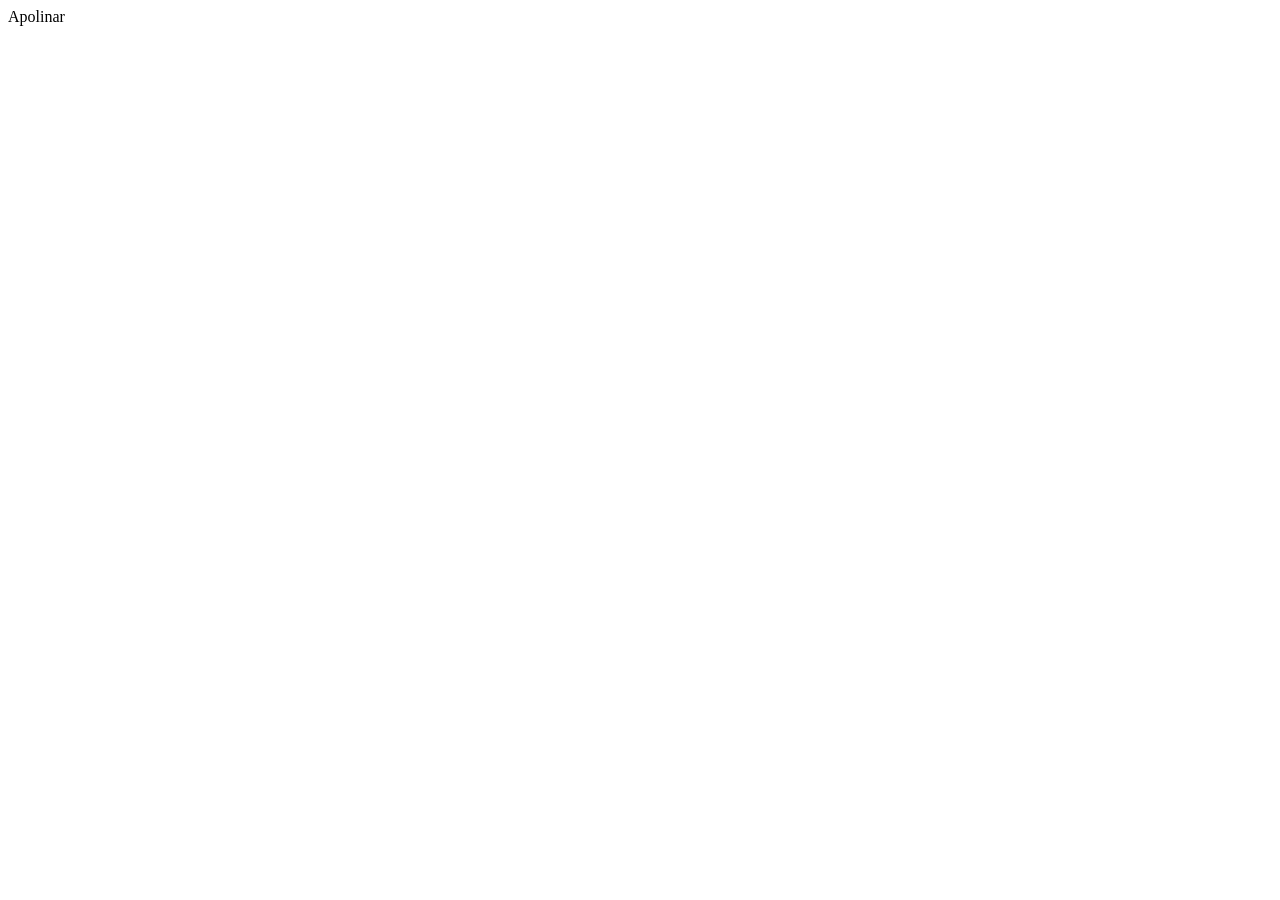
==== index.html @ 9b63881e "started" ====
<!DOCTYPE html>
<html lang="en">
<head>
    <meta charset="UTF-8">
    <meta name="viewport" content="width=device-width, initial-scale=1.0">
    <title>Document</title>
</head>
<body>
    <header> Apolinar </header>

    
    
</body>
</html>
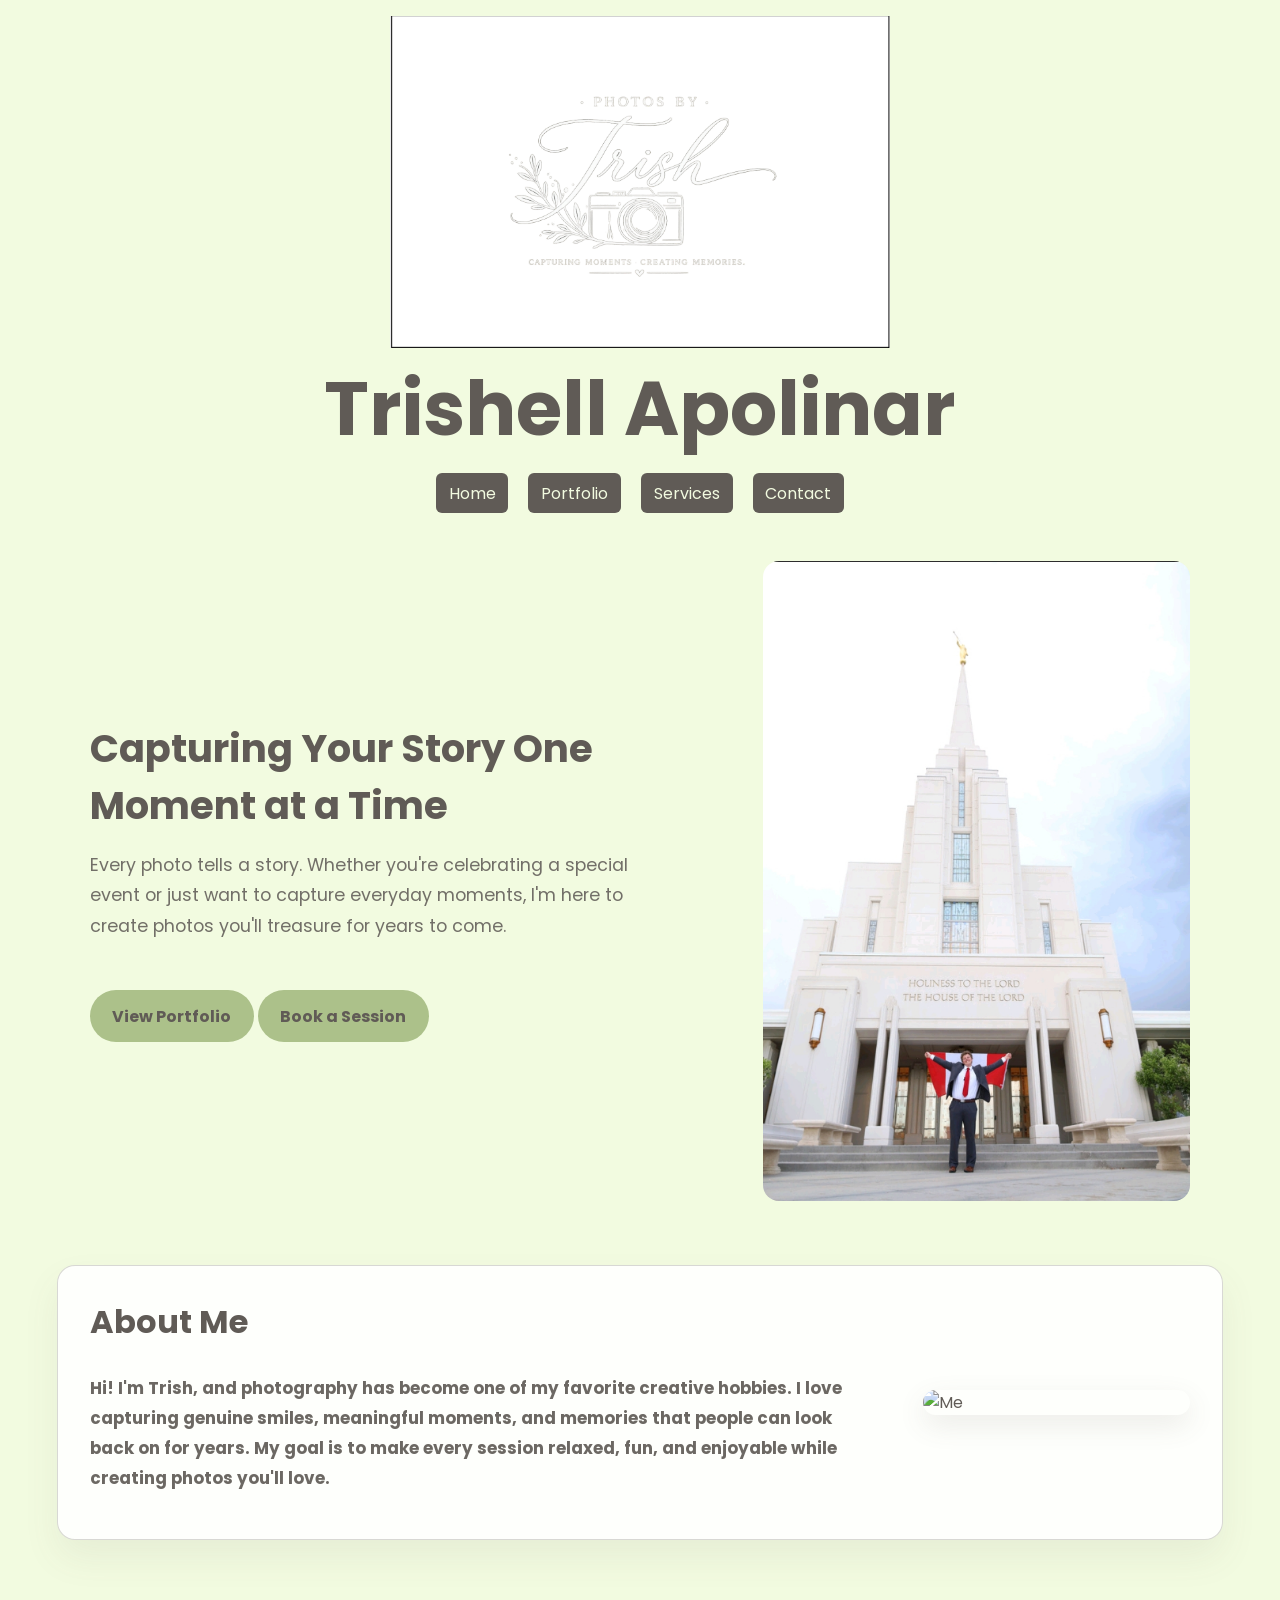
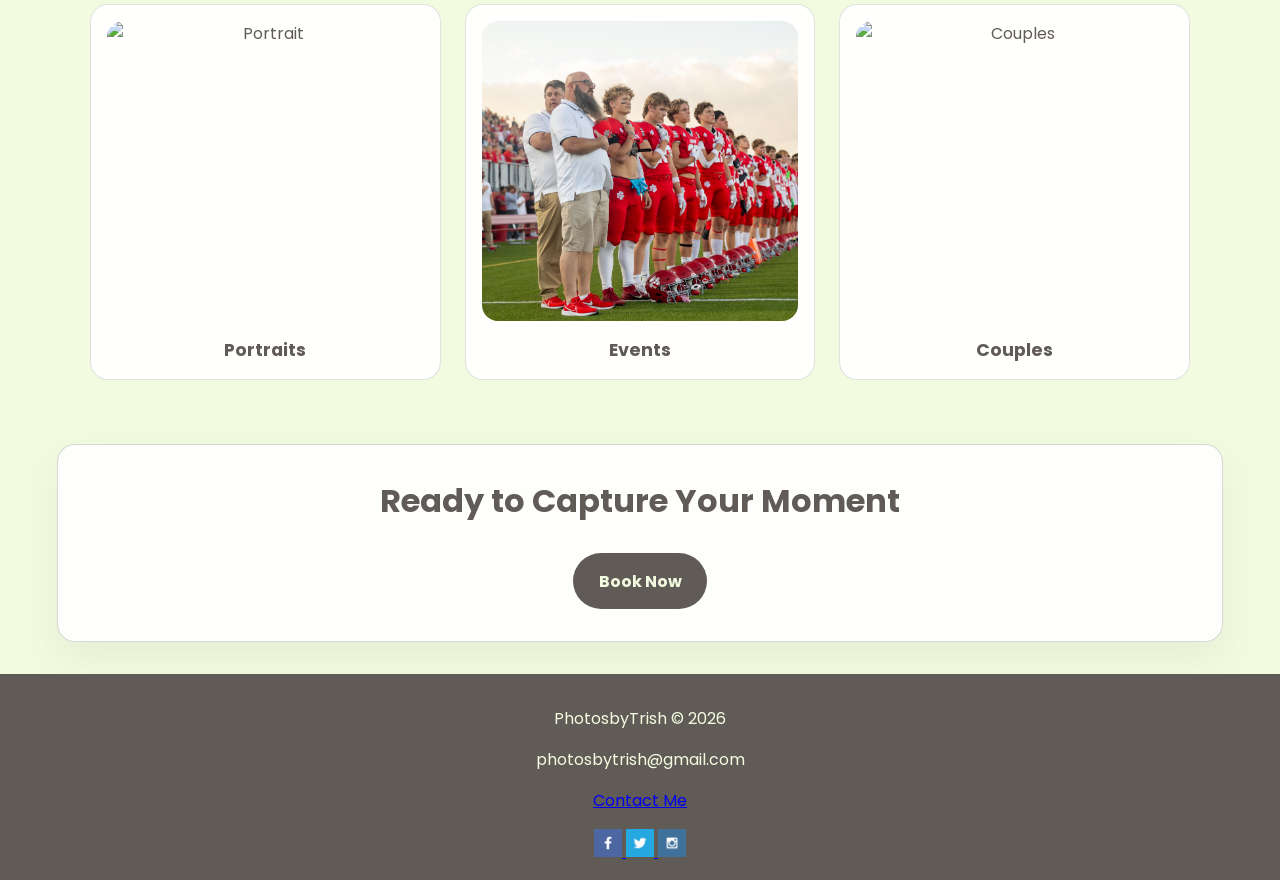
==== commit a6fbb499: "1st draft" ====
--- a/index.html
+++ b/index.html
@@ -3,12 +3,76 @@
 <head>
     <meta charset="UTF-8">
     <meta name="viewport" content="width=device-width, initial-scale=1.0">
-    <title>Document</title>
+    <title>Photos by Trish</title>
+    <link rel="stylesheet" href="styles/style.css">
 </head>
 <body>
-    <header> Apolinar </header>
+    <header>
+        <img id="logo" src="images/logo.png" alt="logo">
+        <h1 class="name">Trishell Apolinar</h1>
 
+        <nav class="menu">
+            <ul>
+                <li><a href="index.html">Home</a></li>
+                <li><a href="child/portfolio.html">Portfolio</a></li>
+                <li><a href="child/services.html">Services</a></li>
+                <li><a href="child/contact.html">Contact</a></li>
+            </ul>
+        </nav>
+    </header>
+    <section id="descript">
+        <div>
+            <h1>Capturing Your Story One Moment at a Time</h1>
+            <h2>Every photo tells a story. Whether you're celebrating a special event or just want to capture everyday moments, I'm here to create photos you'll treasure for years to come.</h2>
+            <a href="child/portfolio.html">View Portfolio</a>
+            <a href="child/services.html">Book a Session</a>
+        </div>
+        <img src="images/Screenshot_20250607_232616.jpg" alt="temple">
+    </section>
+
+    <section id="about">
+        <div id="info">
+            <h1>About Me</h1>
+            <h2>Hi! I'm Trish, and photography has become one of my favorite creative hobbies. I love capturing genuine smiles, meaningful moments, and memories that people can look back on for years. My goal is to make every session relaxed, fun, and enjoyable while creating photos you'll love.</h2>
+        </div>
+        <img src="images/IMG_9158.jpg" alt="Me">
+    </section>
     
+    <div id="content">
+        <section>
+            <img src="images/IMG_9230.jpg" alt="Portrait">
+            <h2>Portraits</h2>
+        </section>
+        <section>
+            <img src="images/276ASOIwfW1cqbgkwKkIjv96.JPG" alt="events">
+            <h2>Events</h2>
+        </section>
+        <section>
+            <img src="images/IMG_9478.jpg" alt="Couples">
+            <h2>Couples</h2>
+        </section>
+    </div>
+    <div id="moment">
+        <h1>Ready to Capture Your Moment</h1>
+        <a href="child/services.html">Book Now</a>
+    </div>
+
+    <footer>
+            <p> PhotosbyTrish &copy; 2026</p>
+            <p>photosbytrish@gmail.com</p>
+            <p><a href="child/contact.html">Contact Me</a></p>
+            <div class="social">
+                <a href="https://facebook.com" target="_blank">
+                    <img src="images/facebook.png" alt="fb icon">
+                </a>
+                <a href="https://twitter.com" target="_blank">
+                    <img src="images/twitter.png" alt="twitter icon">
+                </a>
+                <a href="https://instagram.com" target="_blank">
+                    <img src="images/instagram.png" alt="instagram icon">
+                </a>
+            </div>
+    </footer>
     
 </body>
 </html>
--- a/styles/style.css
+++ b/styles/style.css
@@ -0,0 +1,279 @@
+@import url('https://fonts.googleapis.com/css2?family=Playfair:ital,opsz,wght@0,5..1200,300..900;1,5..1200,300..900&family=Poppins:ital,wght@0,100;0,200;0,300;0,400;0,500;0,600;0,700;0,800;0,900;1,100;1,200;1,300;1,400;1,500;1,600;1,700;1,800;1,900&display=swap');
+
+
+:root {
+	--brand-dark: #605B56; 
+	--accent-lav: #E8D7FF; 
+	--accent-green: #ACC18A;
+	--cream: #F2FBE0; 
+	--text: #222;
+}
+
+
+body {
+	font-family: 'Poppins', system-ui, -apple-system, 'Segoe UI', Roboto, Arial, sans-serif;
+	margin: 0;
+	padding: 0;
+	background: var(--cream);
+	color: var(--brand-dark);
+}
+
+
+header { text-align: center; padding: 1rem 0; }
+#logo {
+    width: 500px;
+    max-width: 100%;
+    height: auto;
+    display: block;
+    margin: 0 auto;
+}
+.name { 
+    margin: 0.25rem 0 0.5rem; 
+    color: var(--brand-dark); 
+    font-size: 75px;
+}
+
+.menu ul {
+	list-style: none;
+	margin: 0;
+	padding: 0;
+	display: flex;
+	justify-content: center;
+	gap: 1.25rem;
+	align-items: center;
+}
+.menu li { margin: 0; }
+.menu a {
+	color: var(--cream);
+	background: var(--brand-dark);
+	text-decoration: none;
+	padding: 0.45rem 0.8rem;
+	display: inline-block;
+	border-radius: 6px;
+	transition: background 160ms ease, color 160ms ease;
+}
+.menu a:hover {
+	background: var(--accent-lav);
+	color: var(--brand-dark);
+}
+
+#descript {
+	display: grid;
+	grid-template-columns: 1.2fr 0.8fr;
+	align-items: center;
+	gap: 2rem;
+	padding: 2rem 1rem;
+	max-width: 1100px;
+	margin: 0 auto;
+}
+
+#descript div {
+	max-width: 560px;
+}
+
+#descript h1,
+#descript h2 {
+	margin: 0 0 1rem;
+}
+
+#descript h1 {
+	font-size: clamp(2rem, 3vw, 3rem);
+}
+
+#descript h2 {
+	font-size: 1.1rem;
+	line-height: 1.75;
+	font-weight: 400;
+	color: rgba(96, 91, 86, 0.88);
+}
+
+#descript a {
+	display: inline-block;
+	margin-top: 2rem;
+	background: var(--accent-green);
+	color: var(--brand-dark);
+	text-decoration: none;
+	padding: 0.85rem 1.4rem;
+	border-radius: 999px;
+	font-weight: 700;
+	transition: transform 150ms ease, background 150ms ease;
+}
+
+#descript a:hover {
+	background: #95b87a;
+	transform: translateY(-1px);
+}
+
+#descript img {
+	width: 100%;
+	height: auto;
+	border-radius: 16px;
+	object-fit: cover;
+}
+
+#about {
+	display: grid;
+	grid-template-columns: 3fr 1fr;
+	gap: 2rem;
+	padding: 2rem;
+	margin: 2rem auto;
+	max-width: 1100px;
+	background: rgba(255, 255, 255, 0.88);
+	border: 1px solid rgba(96, 91, 86, 0.24);
+	border-radius: 18px;
+	box-shadow: 0 18px 36px rgba(96, 91, 86, 0.08);
+	align-items: center;
+}
+
+#about #info {
+	padding-right: 2rem;
+}
+
+#about h2 {
+	margin-top: 1rem;
+	font-size: 1.05rem;
+	line-height: 1.8;
+	color: rgba(96, 91, 86, 0.92);
+}
+
+#about h1 {
+	margin-top: 0;
+	font-size: clamp(2rem, 2.4vw, 2.8rem);
+}
+
+#about h2 {
+	font-size: 1.05rem;
+	line-height: 1.8;
+	color: rgba(96, 91, 86, 0.92);
+}
+
+#about img {
+	width: 100%;
+	height: auto;
+	border-radius: 16px;
+	object-fit: cover;
+	box-shadow: 0 10px 28px rgba(96, 91, 86, 0.12);
+}
+
+footer {
+	background: var(--brand-dark);
+	color: var(--cream);
+	padding: 1rem 0.5rem;
+	text-align: center;
+}
+.social img { width: 28px; height: auto; filter: none; }
+
+
+.highlight { 
+    color: var(--accent-green); 
+}
+
+#content {
+	display: grid;
+	grid-template-columns: repeat(3, minmax(0, 1fr));
+	gap: 1.5rem;
+	padding: 2rem;
+	max-width: 1100px;
+	margin: 0 auto 2rem;
+}
+
+#content section {
+	display: flex;
+	flex-direction: column;
+	align-items: center;
+	text-align: center;
+	padding: 1rem;
+	border: 1px solid rgba(96, 91, 86, 0.18);
+	border-radius: 18px;
+	background: rgba(255, 255, 255, 0.94);
+}
+
+#content section img {
+	width: 100%;
+	height: 300px;
+	border-radius: 16px;
+	object-fit: cover;
+}
+
+#content section h2 {
+	margin: 1rem 0 0;
+	font-size: 1.1rem;
+	color: var(--brand-dark);
+}
+
+#moment {
+	max-width: 1100px;
+	margin: 0 auto 2rem;
+	padding: 2rem;
+	background: rgba(255, 255, 255, 0.92);
+	border: 1px solid rgba(96, 91, 86, 0.24);
+	border-radius: 18px;
+	box-shadow: 0 18px 36px rgba(96, 91, 86, 0.08);
+	display: flex;
+	flex-direction: column;
+	align-items: center;
+	text-align: center;
+}
+
+#moment h1 {
+	margin: 0;
+	font-size: clamp(2rem, 2.5vw, 3rem);
+	color: var(--brand-dark);
+}
+
+#moment a {
+	display: inline-block;
+	margin-top: 1.75rem;
+	padding: 0.95rem 1.6rem;
+	background: var(--brand-dark);
+	color: var(--cream);
+	text-decoration: none;
+	border-radius: 999px;
+	font-weight: 700;
+	transition: background 150ms ease, transform 150ms ease;
+}
+
+#moment a:hover {
+	background: var(--accent-lav);
+	color: var(--brand-dark);
+	transform: translateY(-1px);
+}
+
+@media (max-width: 860px) {
+	#descript {
+		grid-template-columns: 1fr;
+		text-align: center;
+	}
+
+	#descript div {
+		margin: 0 auto;
+	}
+
+	#descript a {
+		margin-left: auto;
+		margin-right: auto;
+	}
+    #about {
+		grid-template-columns: 1fr;
+		text-align: left;
+	}
+
+	#about #info {
+		padding-right: 0;
+	}
+
+	#about img {
+		margin-top: 1.5rem;
+	}
+
+	#content {
+		grid-template-columns: 1fr;
+	}
+}
+
+@media (max-width: 600px) {
+	.menu ul { flex-direction: column; gap: 0.5rem; }
+	.menu a { width: 90%; margin: 0 auto; }
+}
+
+
